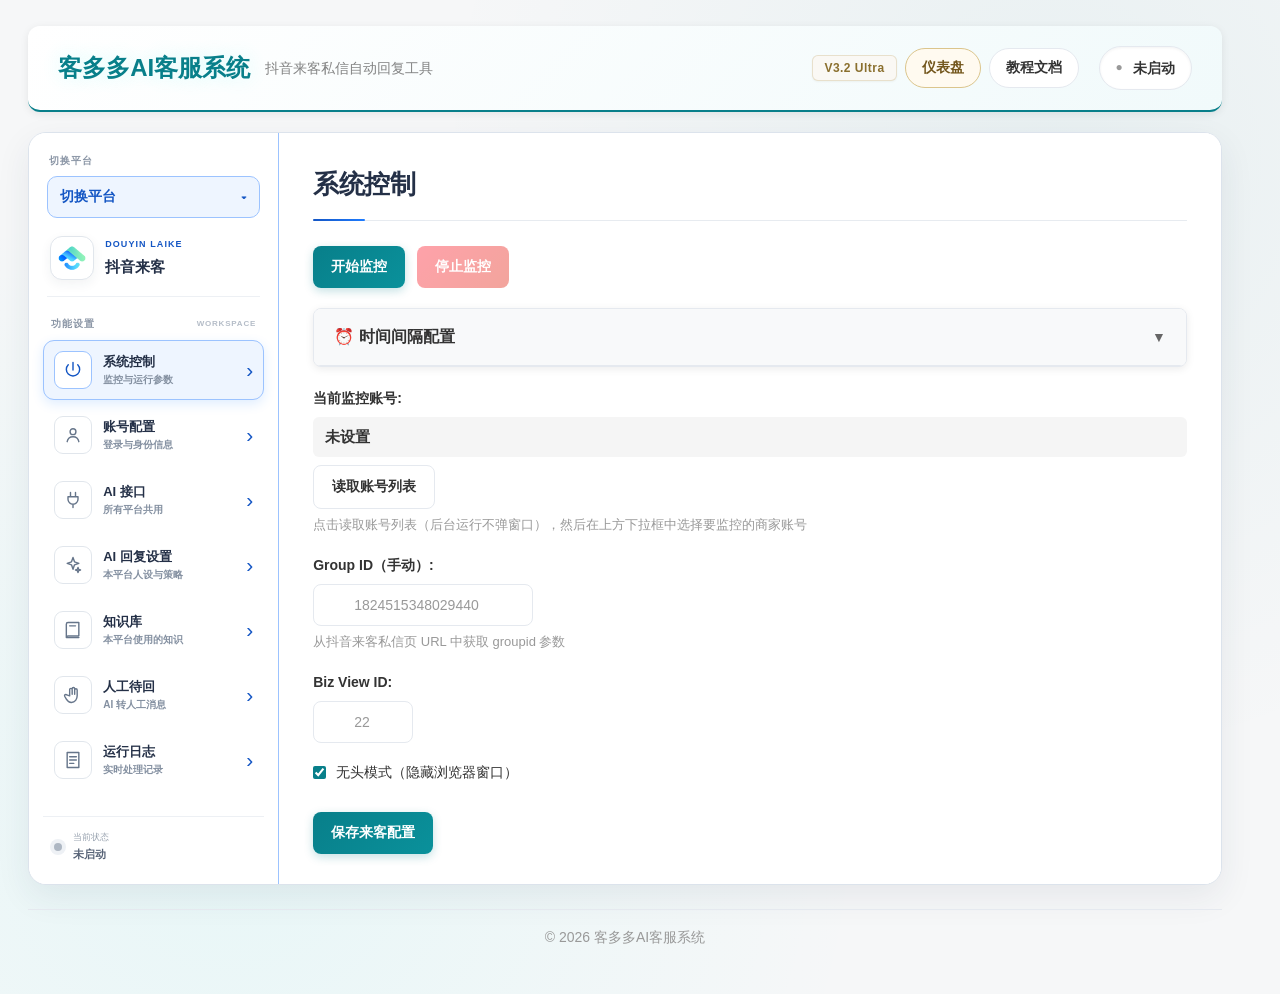
==== app/laike_reply.html @ 0e2d623b "Initial import of 客多多 AI 客服 (sanitized, no secrets). Co-authored-by: korla11 <korla11@users.noreply." ====
<!DOCTYPE html>
<html lang="zh-CN">
<head>
    <meta charset="UTF-8">
    <meta name="viewport" content="width=device-width, initial-scale=1.0, maximum-scale=1.0, user-scalable=no">
    <meta name="apple-mobile-web-app-capable" content="yes">
    <title>客多多AI客服系统 - 抖音来客私信自动回复</title>
    <link rel="stylesheet" href="style.css">
    <link rel="stylesheet" href="douyin_theme.css">
    <link rel="stylesheet" href="platform_tabs.css">
</head>
<body data-ai-platform="douyin_laike">
    <div id="toast-container"></div>

    <div class="container">
        <header>
            <div class="logo">
                <h1>客多多AI客服系统</h1>
                <div class="subtitle">抖音来客私信自动回复工具</div>
            </div>
            <div class="header-actions">
                <div style="display: flex; align-items: center; gap: 8px;">
                    <span class="version-badge">V3.2 Ultra</span>
                    <button class="btn-switch btn-secondary dashboard-nav" onclick="location.href='/dashboard?from=laike'">仪表盘</button>
                    <button class="btn-switch btn-secondary" onclick="openDocsPage()" title="教程文档">
                        教程文档
                    </button>
                </div>
                <div class="platform-switcher" id="platform-switcher">
                    <button class="btn-switch btn-secondary platform-switcher-toggle" onclick="togglePlatformSwitcher(event)">
                         切换平台 <span class="chevron">▾</span>
                    </button>
                    <div class="platform-switcher-menu">
                        <button class="platform-switcher-item active" disabled>抖音来客 <span class="check">✓</span></button>
                        <button class="platform-switcher-item" onclick="location.href='/douyin'">抖音私信</button>
                        <button class="platform-switcher-item" onclick="location.href='/xiaohongshu'">小红书私信</button>
                    </div>
                </div>
                <div class="status-indicator" id="status-indicator">
                    <span class="status-icon" id="status-dot">●</span>
                    <span id="status">未启动</span>
                </div>
            </div>
        </header>

        <div class="main-content">
            <section class="control-panel">
                <h2>系统控制</h2>
                <div class="button-group">
                    <button class="btn-primary" id="start-btn" onclick="startLaikeMonitoring()">开始监控</button>
                    <button class="btn-danger" id="stop-btn" onclick="stopLaikeMonitoring()" disabled>停止监控</button>
                </div>

                <div class="collapsible-section" style="margin-top: 20px;">
                    <div class="collapsible-header" onclick="toggleLaikeTimingConfig()">
                        <h3>⏰ 时间间隔配置</h3>
                        <span class="toggle-icon" id="laike-timing-toggle-icon">▼</span>
                    </div>
                    <div class="collapsible-content" id="laike-timing-config-content" style="display: none;">
                        <div class="form-row">
                            <label for="laike-message-check-interval">消息监测间隔 (秒):</label>
                            <input type="number" id="laike-message-check-interval" min="1" max="60" step="1" value="3" placeholder="3">
                            <p class="help-text">控制检查新消息的频率，建议 3 秒</p>
                        </div>
                        <button class="btn-primary" onclick="saveLaikeTimingConfig()">保存时间配置</button>
                    </div>
                </div>

                <div class="form-row" style="margin-top: 20px;">
                    <label>当前监控账号:</label>
                    <div id="laike-current-account" style="padding: 8px 12px; background: #f5f5f5; border-radius: 6px; margin-top: 4px; display: flex; align-items: center; gap: 10px;">
                        <strong id="laike-account-display">未设置</strong>
                        <span id="laike-groupid-display" style="color: #888; font-size: 12px;"></span>
                        <select id="laike-account-select" style="padding: 6px 10px; min-width: 220px; display: none; border: 1px solid #ddd; border-radius: 6px;" onchange="onLaikeAccountSelect()">
                            <option value="">-- 选择账号 --</option>
                        </select>
                    </div>
                    <div style="margin-top: 8px;">
                        <button class="btn-secondary" onclick="loadLaikeAccounts()" id="laike-load-accounts-btn">读取账号列表</button>
                    </div>
                    <p class="help-text">点击读取账号列表（后台运行不弹窗口），然后在上方下拉框中选择要监控的商家账号</p>
                </div>
                <div class="form-row" style="margin-top: 16px;">
                    <label for="laike-groupid">Group ID（手动）:</label>
                    <input type="text" id="laike-groupid" placeholder="1824515348029440" style="width: 220px;">
                    <p class="help-text">从抖音来客私信页 URL 中获取 groupid 参数</p>
                </div>
                <div class="form-row" style="margin-top: 10px;">
                    <label for="laike-bizview">Biz View ID:</label>
                    <input type="text" id="laike-bizview" placeholder="22" style="width: 100px;">
                </div>
                <div class="form-row" style="margin-top: 10px;">
                    <div class="checkbox-wrapper">
                        <input type="checkbox" id="laike-headless" checked>
                        <label for="laike-headless">无头模式（隐藏浏览器窗口）</label>
                    </div>
                </div>
                <button class="btn-primary" onclick="saveLaikeConfig()" style="margin-top: 10px;">保存来客配置</button>
            </section>

            <section class="config-panel">
                <h2>账号配置</h2>
                <div class="info-banner douyin-banner" style="margin-bottom: 16px;">
                    <div class="info-banner-icon"></div>
                    <div class="info-banner-content">
                        <strong>账号登录</strong>
                        <p>抖音来客使用服务器上的无头浏览器。点击「登录来客」，在弹窗中输入手机号获取短信验证码登录
                        （来客后台官方不支持扫码登录）；如遇安全验证，直接在弹窗截图上点击/拖动完成。</p>
                        <p>登录成功后系统将自动保存会话，下次无需重复登录。</p>
                    </div>
                </div>
                <div class="account-card" id="account-card">
                    <div class="account-profile">
                        <div class="account-avatar account-avatar--default" id="account-avatar">
                            <img src="laike-icon.png" alt="抖音来客">
                        </div>
                        <div class="account-meta">
                            <h3 id="account-nickname">未登录</h3>
                            <p id="account-uid">life.douyin.com</p>
                        </div>
                    </div>
                    <div class="account-row">
                        <span class="label">登录状态</span>
                        <span id="login-status-text" class="value warn">未登录</span>
                    </div>
                </div>
                <div id="laike-store-picker" style="display:none;margin:8px 0">
                    <span class="label">门店</span>
                    <select style="padding:4px 6px;margin:0 6px"></select>
                    <button class="btn-secondary" onclick="laikeSelectStore()">切换到此门店</button>
                </div>
                <div class="button-group">
                    <button class="btn-primary" id="login-btn" onclick="startLaikeLogin()">登录来客</button>
                    <button class="btn-secondary" onclick="laikeDetectAccount()">刷新账号</button>
                    <button class="btn-secondary" onclick="laikeSwitchAccount()">切换账号</button>
                </div>
            </section>


            <section class="log-panel">
                <h2>运行日志</h2>
                <div class="log-actions" style="margin-bottom: 10px;">
                    <button class="btn-secondary" onclick="refreshLaikeLogs()">刷新</button>
                    <button class="btn-secondary" onclick="clearLaikeLogs()">清空</button>
                </div>
                <div id="laike-live-status" style="padding:6px 10px;margin-bottom:8px;background:#f5f7fa;border-radius:6px;font-size:13px;color:#333">加载中…</div>
                <div id="logs-container" class="log-viewer"></div>
            </section>
        </div>

        <footer>
            <p>© 2026 客多多AI客服系统</p>
        </footer>
    </div>

    <script src="platform_ai.js"></script>
    <script src="platform_tabs.js"></script>
    <script src="laike_script.js"></script>
</body>
</html>
---- app/style.css ----
/* 私信回复系统 - 浅色主题样式 */

/* 基础重置 */
* {
    margin: 0;
    padding: 0;
    box-sizing: border-box;
}

:root {
    /* 浅色主题色彩变量 */
    --primary-color: #00a1d6;
    --primary-hover: #00b5e5;
    --primary-dark: #0088b3;
    --danger-color: #ff4757;
    --danger-hover: #ff3742;
    --success-color: #2ed573;
    --success-hover: #26c65a;
    --warning-color: #ffa502;
    --warning-hover: #ff9500;
    
    /* 浅色背景色 */
    --bg-color: #f6f7f8;
    --bg-secondary: #ffffff;
    --bg-tertiary: #f8f9fa;
    
    /* 卡片和面板背景 */
    --card-bg: #ffffff;
    --card-hover: #f8f9fa;
    --panel-bg: #ffffff;
    
    /* 文字颜色 */
    --text-color: #333333;
    --text-light: #666666;
    --text-muted: #999999;
    --text-dark: #222222;
    
    /* 边框和分割线 */
    --border-color: #e5e9ef;
    --border-light: #d1d5db;
    --border-dark: #c1c7cd;
    
    /* 阴影 */
    --shadow: 0 2px 8px rgba(0, 0, 0, 0.08);
    --shadow-hover: 0 4px 16px rgba(0, 0, 0, 0.12);
    --shadow-modal: 0 8px 32px rgba(0, 0, 0, 0.15);
    
    /* 其他 */
    --radius: 8px;
    --transition: all 0.3s ease;
    --gradient-primary: linear-gradient(135deg, #00a1d6 0%, #0088b3 100%);
    --gradient-light: linear-gradient(135deg, #ffffff 0%, #f8f9fa 100%);

    /* 版本徽章 — 香槟金 */
    --badge-gold-text: #8a6f2e;
    --badge-gold-bg: #faf8f4;
    --badge-gold-border: rgba(168, 137, 62, 0.22);
    --badge-gold-shadow: 0 1px 2px rgba(80, 64, 28, 0.05);
}

body {
    font-family: -apple-system, BlinkMacSystemFont, "Segoe UI", "Microsoft YaHei", sans-serif;
    background: var(--bg-color);
    color: var(--text-color);
    line-height: 1.6;
    font-size: 15px;
    min-height: 100vh;
    background-image: 
        radial-gradient(circle at 20% 80%, rgba(0, 161, 214, 0.05) 0%, transparent 50%),
        radial-gradient(circle at 80% 20%, rgba(0, 161, 214, 0.03) 0%, transparent 50%);
}

/* 滚动条样式 */
::-webkit-scrollbar {
    width: 8px;
    height: 8px;
}

::-webkit-scrollbar-track {
    background: var(--bg-secondary);
    border-radius: 4px;
}

::-webkit-scrollbar-thumb {
    background: var(--border-color);
    border-radius: 4px;
    transition: var(--transition);
}

::-webkit-scrollbar-thumb:hover {
    background: var(--border-light);
}

/* 提示消息样式 */
#toast-container {
    position: fixed;
    top: 20px;
    right: 20px;
    z-index: 9999;
    display: flex;
    flex-direction: column;
    gap: 10px;
    max-width: 350px;
}

.toast {
    padding: 14px 18px;
    border-radius: var(--radius);
    background: var(--card-bg);
    border: 1px solid var(--border-color);
    box-shadow: var(--shadow-hover);
    display: flex;
    align-items: center;
    gap: 12px;
    animation: slideInRight 0.4s ease, fadeOutRight 0.5s ease 3.5s forwards;
    backdrop-filter: blur(10px);
}

.toast.success {
    border-color: var(--success-color);
    background: linear-gradient(135deg, var(--card-bg) 0%, rgba(46, 213, 115, 0.05) 100%);
}

.toast.error {
    border-color: var(--danger-color);
    background: linear-gradient(135deg, var(--card-bg) 0%, rgba(255, 71, 87, 0.05) 100%);
}

.toast.warning {
    border-color: var(--warning-color);
    background: linear-gradient(135deg, var(--card-bg) 0%, rgba(255, 165, 2, 0.05) 100%);
}

.toast-icon {
    font-size: 20px;
    flex-shrink: 0;
}

.toast.success .toast-icon { color: var(--success-color); }
.toast.error .toast-icon { color: var(--danger-color); }
.toast.warning .toast-icon { color: var(--warning-color); }
.toast.info .toast-icon { color: var(--primary-color); }

.toast-message {
    flex: 1;
    font-size: 14px;
    font-weight: 500;
}

@keyframes slideInRight {
    from {
        transform: translateX(100%);
        opacity: 0;
    }
    to {
        transform: translateX(0);
        opacity: 1;
    }
}

@keyframes fadeOutRight {
    from {
        opacity: 1;
        transform: translateX(0);
    }
    to {
        opacity: 0;
        transform: translateX(50px);
    }
}

/* 容器 */
.container {
    max-width: 1200px;
    margin: 0 auto;
    padding: 20px;
}

/* 头部样式 */
header {
    display: flex;
    justify-content: space-between;
    align-items: center;
    margin-bottom: 30px;
    padding: 20px 0;
    border-bottom: 2px solid var(--primary-color);
    background: var(--gradient-light);
    border-radius: var(--radius);
    padding: 20px 30px;
    box-shadow: var(--shadow);
}

.logo {
    display: flex;
    align-items: center;
    gap: 15px;
}

.logo h1 {
    color: var(--primary-color);
    font-size: 24px;
    font-weight: 700;
    text-shadow: 0 0 20px rgba(0, 161, 214, 0.1);
    white-space: nowrap;
}

.version-badge {
    display: inline-flex;
    align-items: center;
    justify-content: center;
    font-size: 12px;
    font-weight: 600;
    padding: 5px 11px;
    border-radius: 6px;
    color: var(--badge-gold-text);
    background: var(--badge-gold-bg);
    border: 1px solid var(--badge-gold-border);
    box-shadow: var(--badge-gold-shadow);
    letter-spacing: 0.04em;
    line-height: 1.2;
    white-space: nowrap;
}

.subtitle {
    color: var(--text-light);
    font-size: 14px;
    font-weight: 500;
    opacity: 0.8;
}

.header-actions {
    display: flex;
    align-items: center;
    gap: 20px;
}

.btn-switch {
    padding: 10px 16px;
    font-size: 14px;
    border-radius: 20px;
    transition: var(--transition);
}

.btn-switch:hover {
    transform: translateY(-2px);
    box-shadow: 0 4px 12px rgba(0, 161, 214, 0.3);
}

/* 平台切换下拉菜单 */
.platform-switcher {
    position: relative;
}

.platform-switcher-toggle {
    display: inline-flex;
    align-items: center;
    gap: 6px;
}

.platform-switcher-toggle .chevron {
    font-size: 11px;
    transition: transform 0.2s ease;
}

.platform-switcher.open .platform-switcher-toggle .chevron {
    transform: rotate(180deg);
}

.platform-switcher-menu {
    position: absolute;
    top: calc(100% + 8px);
    right: 0;
    min-width: 210px;
    background: var(--card-bg);
    border: 1px solid var(--border-color);
    border-radius: var(--radius);
    box-shadow: var(--shadow-hover);
    padding: 6px;
    z-index: 500;
    display: none;
}

.platform-switcher.open .platform-switcher-menu {
    display: block;
    animation: platformMenuIn 0.15s ease-out;
}

@keyframes platformMenuIn {
    from { opacity: 0; transform: translateY(-6px); }
    to { opacity: 1; transform: translateY(0); }
}

.platform-switcher-item {
    display: flex;
    align-items: center;
    justify-content: space-between;
    gap: 10px;
    width: 100%;
    padding: 10px 12px;
    border-radius: 6px;
    font-size: 14px;
    font-weight: 500;
    color: var(--text-color);
    background: transparent;
    border: none;
    cursor: pointer;
    text-align: left;
    transition: var(--transition);
}

.platform-switcher-item:hover:not(:disabled) {
    background: var(--bg-tertiary);
}

.platform-switcher-item.active {
    color: var(--primary-color);
    font-weight: 700;
}

.platform-switcher-item .check {
    color: var(--primary-color);
    font-weight: 700;
}

.platform-switcher-item:disabled {
    color: var(--text-muted);
    cursor: not-allowed;
    opacity: 0.6;
}

.status-indicator {
    display: flex;
    align-items: center;
    gap: 10px;
    background: var(--bg-secondary);
    padding: 10px 16px;
    border-radius: 25px;
    font-size: 14px;
    font-weight: 600;
    border: 1px solid var(--border-color);
    box-shadow: inset 0 1px 3px rgba(0, 0, 0, 0.05);
}

.status-icon {
    font-size: 12px;
    color: var(--text-muted);
    transition: var(--transition);
}

.status-indicator.active .status-icon {
    color: var(--success-color);
    filter: drop-shadow(0 0 6px var(--success-color));
}

/* 主内容区 */
.main-content {
    display: grid;
    grid-template-columns: repeat(2, 1fr);
    gap: 25px;
}

/* AI 自动回复 Beta 入口 */
.ai-beta-entry {
    grid-column: 1 / -1;
    display: flex;
    align-items: center;
    justify-content: space-between;
    gap: 28px;
    flex-wrap: wrap;
    padding: 22px 26px;
    border: 1px solid rgba(0,161,214,.28);
    background: linear-gradient(110deg, #f4fbfe 0%, #fff 62%);
}
.ai-beta-copy { min-width: 0; }
.ai-beta-eyebrow { display:flex; align-items:center; gap:8px; color:var(--primary-dark); font-size:12px; font-weight:700; letter-spacing:.06em; text-transform:uppercase; }
.ai-beta-dot { width:8px; height:8px; border-radius:50%; background:var(--primary-color); box-shadow:0 0 0 4px rgba(0,161,214,.12); }
.ai-beta-tag { color:#8a6f2e; background:#faf8f4; border:1px solid var(--badge-gold-border); border-radius:4px; padding:2px 6px; font-size:10px; }
.ai-beta-entry h2 { margin:8px 0 6px; padding:0; border:0; font-size:20px; }
.ai-beta-entry p { margin:0; color:var(--text-light); font-size:13px; }
.ai-channel-list { display:flex; flex-wrap:wrap; gap:7px; margin-top:12px; }
.ai-channel-list span { font-size:12px; color:#35606d; background:#e8f6fa; border:1px solid #cbeaf1; border-radius:4px; padding:3px 8px; }
.ai-beta-actions { display:flex; align-items:center; flex-wrap:wrap; justify-content:flex-end; gap:12px; min-width:250px; }
.ai-toggle { display:flex; align-items:center; gap:8px; font-size:13px; font-weight:600; cursor:pointer; white-space:nowrap; }
.ai-toggle input { position:absolute; opacity:0; pointer-events:none; }
.ai-toggle-track { width:38px; height:22px; border-radius:11px; background:#c9d1d6; position:relative; transition:.2s; }
.ai-toggle-track:after { content:''; position:absolute; width:18px; height:18px; top:2px; left:2px; border-radius:50%; background:#fff; box-shadow:0 1px 3px rgba(0,0,0,.2); transition:.2s; }
.ai-toggle input:checked + .ai-toggle-track { background:var(--success-color); }
.ai-toggle input:checked + .ai-toggle-track:after { transform:translateX(16px); }
.ai-config-btn { padding:9px 14px; font-size:13px; }
.ai-beta-status { width:100%; text-align:right; color:var(--text-muted); font-size:11px; }
.ai-provider-panel { flex-basis:100%; margin-top:0; padding-top:18px; border-top:1px solid var(--border-color); width:100%; }
.ai-provider-panel-header { display:flex; justify-content:space-between; align-items:flex-start; margin-bottom:14px; }
.ai-provider-panel-header strong { display:block; font-size:15px; }
.ai-provider-panel-header small { color:var(--text-muted); font-size:11px; }
.ai-panel-close { border:0; background:transparent; font-size:22px; line-height:1; color:var(--text-muted); cursor:pointer; }
.ai-provider-grid { display:grid; grid-template-columns:repeat(4,minmax(0,1fr)); gap:12px; }
.ai-provider-grid label { display:flex; flex-direction:column; gap:5px; font-size:12px; color:var(--text-light); }
.ai-provider-grid input,.ai-provider-grid select { width:100%; min-height:36px; padding:7px 9px; border:1px solid var(--border-color); border-radius:6px; background:#fff; color:var(--text-color); font:inherit; }
.ai-provider-hint { margin:10px 0; font-size:11px !important; color:var(--text-muted) !important; }
.ai-provider-actions { display:flex; align-items:center; gap:12px; }
.ai-provider-actions button { padding:8px 14px; font-size:12px; }
#ai-provider-result { font-size:12px; color:var(--success-color); }
@media (max-width: 768px) {
    .ai-beta-entry { align-items:stretch; flex-direction:column; gap:16px; padding:18px; }
    .ai-beta-actions { justify-content:flex-start; min-width:0; }
    .ai-beta-status { width:auto; }
    .ai-provider-grid { grid-template-columns:repeat(2,minmax(0,1fr)); }
}
@media (max-width: 480px) { .ai-provider-grid { grid-template-columns:1fr; } }

/* 面板通用样式 */
section {
    background: var(--card-bg);
    border-radius: var(--radius);
    padding: 25px;
    box-shadow: var(--shadow);
    border: 1px solid var(--border-color);
    transition: var(--transition);
    position: relative;
    overflow: hidden;
}

section:hover {
    box-shadow: var(--shadow-hover);
    border-color: var(--border-light);
    background: var(--card-hover);
}

h2 {
    font-size: 20px;
    margin-bottom: 20px;
    color: var(--text-color);
    display: flex;
    align-items: center;
    gap: 10px;
    padding-bottom: 15px;
    border-bottom: 1px solid var(--border-color);
    font-weight: 600;
}

h2 i {
    color: var(--primary-color);
    font-size: 22px;
    filter: drop-shadow(0 0 8px rgba(0, 161, 214, 0.2));
}

/* 表单样式 */
.form-row {
    margin-bottom: 18px;
}

label {
    display: block;
    margin-bottom: 8px;
    font-size: 14px;
    color: var(--text-color);
    font-weight: 600;
}

.input-wrapper {
    position: relative;
}

.input-wrapper i {
    position: absolute;
    left: 12px;
    top: 50%;
    transform: translateY(-50%);
    color: var(--text-muted);
    font-size: 16px;
}

input, textarea {
    width: 100%;
    padding: 12px 12px 12px 40px;
    border: 1px solid var(--border-color);
    border-radius: var(--radius);
    font-size: 14px;
    background: var(--bg-secondary);
    color: var(--text-color);
    transition: var(--transition);
}

textarea {
    padding-left: 12px;
    height: 100px;
    resize: vertical;
    font-family: inherit;
}

input:focus, textarea:focus {
    outline: none;
    border-color: var(--primary-color);
    box-shadow: 0 0 0 3px rgba(0, 161, 214, 0.1);
    background: var(--bg-tertiary);
}

input::placeholder, textarea::placeholder {
    color: var(--text-muted);
}

/* 按钮样式 */
button {
    cursor: pointer;
    border: none;
    border-radius: var(--radius);
    padding: 12px 18px;
    font-size: 14px;
    font-weight: 600;
    transition: var(--transition);
    display: inline-flex;
    align-items: center;
    justify-content: center;
    gap: 8px;
    position: relative;
    overflow: hidden;
}

button::before {
    content: '';
    position: absolute;
    top: 0;
    left: -100%;
    width: 100%;
    height: 100%;
    background: linear-gradient(90deg, transparent, rgba(255, 255, 255, 0.2), transparent);
    transition: left 0.5s;
}

button:hover::before {
    left: 100%;
}

button.is-loading {
    pointer-events: none;
    cursor: wait;
}

button.is-loading::before {
    display: none;
}

.btn-spinner {
    display: inline-block;
    width: 16px;
    height: 16px;
    box-sizing: border-box;
    border: 2px solid rgba(255, 255, 255, 0.35);
    border-top-color: #ffffff;
    border-radius: 50%;
    animation: btn-spinner-rotate 0.7s linear infinite;
    flex-shrink: 0;
    will-change: transform;
    backface-visibility: hidden;
    transform: translateZ(0) rotate(0deg);
}

@keyframes btn-spinner-rotate {
    from {
        transform: translateZ(0) rotate(0deg);
    }
    to {
        transform: translateZ(0) rotate(360deg);
    }
}

.btn-primary {
    background: var(--gradient-primary);
    color: white;
    box-shadow: 0 2px 8px rgba(0, 161, 214, 0.3);
}

.btn-primary:hover {
    background: linear-gradient(135deg, var(--primary-hover) 0%, var(--primary-color) 100%);
    transform: translateY(-2px);
    box-shadow: 0 4px 16px rgba(0, 161, 214, 0.4);
}

.btn-danger {
    background: linear-gradient(135deg, var(--danger-color) 0%, #e74c3c 100%);
    color: white;
    box-shadow: 0 2px 8px rgba(255, 71, 87, 0.3);
}

.btn-danger:hover {
    background: linear-gradient(135deg, var(--danger-hover) 0%, var(--danger-color) 100%);
    transform: translateY(-2px);
    box-shadow: 0 4px 16px rgba(255, 71, 87, 0.4);
}

.btn-secondary {
    background: var(--bg-secondary);
    color: var(--text-color);
    border: 1px solid var(--border-color);
}

.btn-secondary:hover {
    background: var(--bg-tertiary);
    border-color: var(--border-light);
    transform: translateY(-1px);
}

.btn-success {
    background: linear-gradient(135deg, var(--success-color) 0%, #27ae60 100%);
    color: white;
    box-shadow: 0 2px 8px rgba(46, 213, 115, 0.3);
}

.btn-success:hover {
    background: linear-gradient(135deg, var(--success-hover) 0%, var(--success-color) 100%);
    transform: translateY(-2px);
    box-shadow: 0 4px 16px rgba(46, 213, 115, 0.4);
}

.btn-icon {
    padding: 8px 12px;
    background: transparent;
    color: var(--text-color);
    border: 1px solid var(--border-color);
}

.btn-icon:hover {
    background: var(--bg-secondary);
    border-color: var(--primary-color);
    color: var(--primary-color);
}

.button-group {
    display: flex;
    gap: 12px;
    flex-wrap: wrap;
}

.login-required-hint {
    display: flex;
    align-items: center;
    justify-content: space-between;
    gap: 12px;
    margin-top: 12px;
    padding: 11px 13px;
    color: #795f00;
    background: #fff9d6;
    border: 1px solid #ead36b;
    border-radius: 10px;
    font-size: 13px;
    line-height: 1.5;
}
.login-required-hint[hidden] { display: none; }
.login-required-hint button { flex: 0 0 auto; padding: 4px 8px; color: inherit; background: transparent; border: 0; border-bottom: 1px solid currentColor; cursor: pointer; font: inherit; font-weight: 700; }
.login-required-hint button:hover { color: #3f3500; }
@media (max-width: 768px) { .login-required-hint { align-items: flex-start; flex-direction: column; } }

button:disabled {
    opacity: 0.5;
    cursor: not-allowed;
    transform: none !important;
    box-shadow: none !important;
}

button:disabled::before {
    display: none;
}

/* 规则列表样式 */
.rules-panel, .keyword-panel, .log-panel {
    grid-column: span 2;
}

.rules-list {
    display: grid;
    gap: 18px;
    margin-top: 20px;
}

.rule-item {
    background: var(--bg-secondary);
    border: 1px solid var(--border-color);
    border-radius: var(--radius);
    padding: 20px;
    transition: var(--transition);
    position: relative;
    overflow: hidden;
}

.rule-item:hover {
    border-color: var(--primary-color);
    background: var(--card-bg);
    transform: translateY(-2px);
    box-shadow: var(--shadow-hover);
}

.rule-title {
    font-weight: 700;
    font-size: 16px;
    margin-bottom: 12px;
    color: var(--text-color);
    display: flex;
    align-items: center;
    gap: 10px;
}

.rule-keywords {
    color: var(--primary-color);
    margin-bottom: 12px;
    font-size: 14px;
    font-weight: 500;
}

.rule-reply {
    background: var(--bg-tertiary);
    border: 1px solid var(--border-color);
    padding: 12px;
    margin-bottom: 18px;
    border-radius: var(--radius);
    font-size: 14px;
    color: var(--text-light);
    max-height: 80px;
    overflow: hidden;
    line-height: 1.5;
}

.rule-actions {
    display: flex;
    justify-content: flex-end;
    gap: 10px;
    flex-wrap: wrap;
}

.rule-actions button {
    padding: 8px 14px;
    font-size: 13px;
}

.edit-btn {
    background: var(--gradient-primary);
    color: white;
}

.edit-btn:hover {
    background: linear-gradient(135deg, var(--primary-hover) 0%, var(--primary-color) 100%);
}

.delete-btn {
    background: linear-gradient(135deg, var(--danger-color) 0%, #e74c3c 100%);
    color: white;
}

.delete-btn:hover {
    background: linear-gradient(135deg, var(--danger-hover) 0%, var(--danger-color) 100%);
}

.toggle-btn {
    background: var(--bg-secondary);
    color: var(--text-color);
    border: 1px solid var(--border-color);
}

.toggle-btn:hover {
    background: var(--bg-tertiary);
    border-color: var(--primary-color);
}

/* 分页控制样式 */
.pagination {
    display: flex;
    justify-content: center;
    align-items: center;
    gap: 20px;
    margin: 20px 0;
}

.pagination span {
    font-weight: 600;
    color: var(--text-color);
    font-size: 14px;
}

/* 运行日志面板 */
.log-viewer {
    height: clamp(360px, 48vh, 560px);
    max-height: none;
    overflow-y: auto;
    background: var(--bg-tertiary);
    border: 1px solid var(--border-color);
    border-radius: var(--radius);
    padding: 12px;
    font-size: 13px;
    font-family: ui-monospace, "Cascadia Code", Consolas, monospace;
}

.log-viewer .log-entry {
    padding: 6px 0;
    border-bottom: 1px solid var(--border-color);
    line-height: 1.5;
    overflow: hidden;
    white-space: nowrap;
    text-overflow: ellipsis;
}

.log-viewer .log-entry:last-child { border-bottom: none; }
.log-viewer .log-time { color: var(--text-light); margin-right: 4px; }
.log-viewer .log-message { word-break: break-all; }
.log-viewer .log-entry.success { color: var(--success-color); }
.log-viewer .log-entry.error { color: var(--danger-color); }
.log-viewer .log-entry.warning { color: var(--warning-color); }

/* 日志重定向样式（保留供 logs 页等使用） */
.log-redirect {
    background: var(--bg-secondary);
    border: 1px solid var(--border-color);
    border-radius: var(--radius);
    padding: 25px 20px;
    text-align: center;
}

.log-redirect-content {
    max-width: 300px;
    margin: 0 auto;
}

.log-redirect-content i {
    font-size: 32px;
    color: var(--primary-color);
    margin-bottom: 15px;
    display: block;
    opacity: 0.8;
}

.log-redirect-content h3 {
    font-size: 16px;
    color: var(--text-color);
    margin-bottom: 10px;
    font-weight: 600;
}

.log-redirect-content p {
    color: var(--text-light);
    margin-bottom: 18px;
    line-height: 1.5;
    font-size: 13px;
}

.log-redirect-content button {
    padding: 8px 16px;
    font-size: 14px;
    font-weight: 500;
}

/* 模态框样式 */
.modal {
    display: none;
    position: fixed;
    z-index: 1000;
    left: 0;
    top: 0;
    width: 100%;
    height: 100%;
    background-color: rgba(0, 0, 0, 0.5);
    backdrop-filter: blur(5px);
}

.modal-content {
    background: var(--card-bg);
    margin: 3% auto;
    width: 90%;
    max-width: 650px;
    max-height: 90vh;
    border-radius: var(--radius);
    box-shadow: var(--shadow-modal);
    border: 1px solid var(--border-color);
    animation: modalSlideIn 0.4s ease;
    display: flex;
    flex-direction: column;
    overflow: hidden;
}

@keyframes modalSlideIn {
    from {
        transform: translateY(-50px) scale(0.9);
        opacity: 0;
    }
    to {
        transform: translateY(0) scale(1);
        opacity: 1;
    }
}

.modal-header {
    padding: 20px 25px;
    border-bottom: 1px solid var(--border-color);
    display: flex;
    justify-content: space-between;
    align-items: center;
    background: var(--gradient-light);
}

.modal-header h3 {
    margin: 0;
    font-size: 18px;
    display: flex;
    align-items: center;
    gap: 10px;
    color: var(--text-color);
    font-weight: 600;
}

.close-btn {
    background: none;
    padding: 8px;
    font-size: 20px;
    line-height: 1;
    font-weight: 700;
    color: var(--text-muted);
    border: 1px solid var(--border-color);
    border-radius: 50%;
    width: 36px;
    height: 36px;
}

#qrcode-login-modal .close-btn {
    color: #4f5965;
    font-size: 24px;
}

.close-btn:hover {
    color: var(--text-color);
    background: var(--bg-secondary);
    border-color: var(--primary-color);
}

.modal-body {
    padding: 25px;
    flex: 1;
    overflow-y: auto;
    max-height: calc(90vh - 140px);
}

.modal-footer {
    padding: 20px 25px;
    border-top: 1px solid var(--border-color);
    display: flex;
    justify-content: flex-end;
    gap: 12px;
    background: var(--bg-secondary);
}

/* 并排回复设置容器样式 */
.reply-settings-container {
    grid-column: span 2;
}

.reply-settings-row {
    display: flex;
    gap: 25px;
    align-items: flex-start;
}

.half-width {
    flex: 1;
    min-width: 0;
}

/* 单选按钮组样式 */
.radio-group {
    display: flex;
    gap: 25px;
    margin-bottom: 15px;
}

.radio-wrapper {
    display: flex;
    align-items: center;
    gap: 8px;
}

.radio-wrapper input[type="radio"] {
    width: auto;
    margin: 0;
    cursor: pointer;
    accent-color: var(--primary-color);
}

.radio-wrapper label {
    margin: 0;
    cursor: pointer;
    font-size: 14px;
    font-weight: 500;
}

/* 复选框样式 */
.checkbox-wrapper {
    display: flex;
    align-items: center;
    gap: 10px;
    margin-bottom: 10px;
}

.checkbox-wrapper input[type="checkbox"] {
    width: auto;
    margin: 0;
    cursor: pointer;
    accent-color: var(--primary-color);
}

.checkbox-wrapper label {
    margin: 0;
    cursor: pointer;
    font-weight: 500;
}

.help-text {
    font-size: 13px;
    color: var(--text-muted);
    margin-top: 6px;
    margin-bottom: 12px;
    display: flex;
    align-items: center;
    gap: 6px;
}

/* 图片选择器样式 */
.image-selector {
    display: flex;
    gap: 12px;
    align-items: center;
}

.image-selector input {
    flex: 1;
    padding-left: 12px;
}

.image-selector button {
    white-space: nowrap;
}

/* 图片预览样式 */
.image-preview {
    margin-top: 12px;
    padding: 15px;
    border: 1px solid var(--border-color);
    border-radius: var(--radius);
    background: var(--bg-secondary);
    text-align: center;
}

.image-preview img {
    max-width: 200px;
    max-height: 150px;
    border-radius: var(--radius);
    box-shadow: var(--shadow);
}

.image-preview .image-info {
    margin-top: 10px;
    font-size: 12px;
    color: var(--text-light);
}

/* 图片浏览器样式 */
.image-browser-content {
    max-width: 750px;
    max-height: 85vh;
}

.browser-toolbar {
    display: flex;
    justify-content: space-between;
    align-items: center;
    padding: 12px 0;
    border-bottom: 1px solid var(--border-color);
    margin-bottom: 18px;
}

.current-path {
    display: flex;
    align-items: center;
    gap: 10px;
    font-size: 14px;
    color: var(--text-color);
    flex: 1;
    min-width: 0;
}

.current-path span {
    overflow: hidden;
    text-overflow: ellipsis;
    white-space: nowrap;
}

.quick-nav {
    display: flex;
    gap: 10px;
}

.btn-sm {
    padding: 8px 14px;
    font-size: 13px;
}

.file-list {
    max-height: 450px;
    overflow-y: auto;
    border: 1px solid var(--border-color);
    border-radius: var(--radius);
    background: var(--bg-secondary);
}

.file-item {
    display: flex;
    align-items: center;
    padding: 12px 18px;
    border-bottom: 1px solid var(--border-dark);
    cursor: pointer;
    transition: var(--transition);
}

.file-item:hover {
    background: var(--bg-tertiary);
}

.file-item:last-child {
    border-bottom: none;
}

.file-item.directory {
    color: var(--primary-color);
}

.file-item.image {
    color: var(--text-color);
}

.file-item.selected {
    background: rgba(0, 161, 214, 0.1);
    border-color: var(--primary-color);
}

.file-icon {
    margin-right: 12px;
    font-size: 18px;
    width: 24px;
    text-align: center;
}

.file-info {
    flex: 1;
    min-width: 0;
}

.file-name {
    font-weight: 600;
    overflow: hidden;
    text-overflow: ellipsis;
    white-space: nowrap;
}

.file-details {
    font-size: 12px;
    color: var(--text-muted);
    margin-top: 3px;
}

.loading {
    text-align: center;
    padding: 50px;
    color: var(--text-muted);
    font-size: 16px;
}

.spin {
    animation: spin 1s linear infinite;
}

@keyframes spin {
    from { transform: rotate(0deg); }
    to { transform: rotate(360deg); }
}

/* 文件上传区域样式 */
.file-upload-area {
    border: 2px dashed var(--border-color);
    border-radius: var(--radius);
    padding: 40px;
    text-align: center;
    transition: var(--transition);
    cursor: pointer;
    background: var(--bg-secondary);
}

.file-upload-area:hover {
    border-color: var(--primary-color);
    background: var(--bg-tertiary);
}

.file-upload-area.dragover {
    border-color: var(--primary-color);
    background: rgba(0, 161, 214, 0.05);
}

.upload-placeholder i {
    font-size: 56px;
    color: var(--text-muted);
    margin-bottom: 20px;
    display: block;
}

.upload-placeholder p {
    font-size: 16px;
    color: var(--text-color);
    margin-bottom: 10px;
    font-weight: 500;
}

.upload-placeholder small {
    color: var(--text-muted);
    font-size: 13px;
}

/* 文件信息样式 */
.file-info {
    margin-top: 18px;
    padding: 15px;
    background: var(--bg-tertiary);
    border-radius: var(--radius);
    border: 1px solid var(--border-color);
}

.file-details {
    display: flex;
    align-items: center;
    gap: 15px;
}

.file-details i {
    font-size: 28px;
    color: var(--primary-color);
}

.file-text {
    flex: 1;
}

.file-text strong {
    display: block;
    color: var(--text-color);
    font-size: 14px;
    font-weight: 600;
}

.file-text small {
    color: var(--text-muted);
    font-size: 12px;
}

/* 可收纳容器样式 */
.collapsible-section {
    background: var(--card-bg);
    border: 1px solid var(--border-color);
    border-radius: var(--radius);
    overflow: hidden;
    transition: var(--transition);
}

.collapsible-header {
    padding: 18px 25px;
    background: var(--gradient-light);
    border-bottom: 1px solid var(--border-color);
    cursor: pointer;
    display: flex;
    justify-content: space-between;
    align-items: center;
    transition: var(--transition);
    user-select: none;
}

.collapsible-header:hover {
    background: linear-gradient(135deg, #f8f9fa 0%, #e9ecef 100%);
}

.collapsible-header h3 {
    color: var(--primary-color);
    font-size: 16px;
    font-weight: 600;
    display: flex;
    align-items: center;
    gap: 10px;
    margin: 0;
}

.toggle-icon {
    color: var(--text-muted);
    font-size: 18px;
    transition: transform 0.3s ease;
}

.toggle-icon.rotated {
    transform: rotate(180deg);
}

.collapsible-content {
    padding: 25px;
    border-top: none;
    animation: slideDown 0.3s ease-out;
}

@keyframes slideDown {
    from {
        opacity: 0;
        max-height: 0;
        padding-top: 0;
        padding-bottom: 0;
    }
    to {
        opacity: 1;
        max-height: 600px;
        padding-top: 25px;
        padding-bottom: 25px;
    }
}

/* 取消关注和关键词容器样式 */
.unfollow-keyword-container {
    grid-column: span 2;
}

.unfollow-keyword-row {
    display: flex;
    gap: 25px;
    align-items: flex-start;
}

/* 页脚 */
footer {
    margin-top: 40px;
    text-align: center;
    padding: 20px 0;
    color: var(--text-muted);
    font-size: 14px;
    border-top: 1px solid var(--border-color);
}

footer a {
    color: var(--primary-color);
    text-decoration: none;
    transition: var(--transition);
}

footer a:hover {
    text-decoration: underline;
    color: var(--primary-hover);
}

/* 响应式设计 */
@media (max-width: 768px) {
    .container {
        padding: 15px;
    }
    
    header {
        flex-direction: column;
        gap: 20px;
        align-items: stretch;
        padding: 20px;
    }
    
    .header-actions {
        justify-content: space-between;
    }
    
    .main-content {
        grid-template-columns: 1fr;
        gap: 20px;
    }
    
    .control-panel, .config-panel, .keyword-panel, .rules-panel, .log-panel {
        grid-column: span 1;
    }
    
    .reply-settings-row, .unfollow-keyword-row {
        flex-direction: column;
        gap: 20px;
    }
    
    .half-width {
        width: 100%;
    }
    
    .radio-group {
        flex-direction: column;
        gap: 12px;
    }
    
    .image-selector {
        flex-direction: column;
        gap: 10px;
    }
    
    .image-selector button {
        width: 100%;
    }
    
    .button-group {
        flex-direction: column;
        gap: 10px;
    }
    
    button {
        width: 100%;
        padding: 14px 18px;
        font-size: 15px;
    }
    
    .btn-icon {
        width: auto;
        padding: 10px 14px;
    }
    
    .rule-actions {
        flex-direction: column;
        gap: 10px;
    }
    
    .rule-actions button {
        width: 100%;
    }
    
    .modal-content {
        margin: 5% auto;
        width: 95%;
        max-height: 90vh;
    }
    
    .modal-body {
        padding: 20px;
    }
    
    .modal-footer {
        padding: 20px;
        flex-direction: column;
        gap: 10px;
    }
    
    .modal-footer button {
        width: 100%;
    }
    
    #toast-container {
        top: 10px;
        right: 10px;
        left: 10px;
        max-width: none;
    }
    
    .pagination {
        flex-wrap: wrap;
        gap: 15px;
    }
    
    #log-container {
        max-height: 250px;
    }
}

@media (max-width: 480px) {
    .container {
        padding: 10px;
    }
    
    section {
        padding: 20px;
    }
    
    .logo h1 {
        font-size: 20px;
        white-space: nowrap;
    }
    
    .subtitle {
        font-size: 12px;
    }
    
    h2 {
        font-size: 18px;
    }
    
    input, textarea {
        padding: 12px;
        font-size: 16px;
    }
    
    .modal-content {
        margin: 2% auto;
        width: 98%;
    }
    
    .modal-header, .modal-body, .modal-footer {
        padding: 15px;
    }
}

/* 触摸设备优化 */
@media (hover: none) and (pointer: coarse) {
    button {
        min-height: 48px;
    }
    
    .btn-icon {
        min-height: 40px;
        min-width: 40px;
    }
    
    input, textarea {
        min-height: 48px;
    }
    
    .rule-item {
        padding: 24px;
    }
    
    .close-btn {
        min-height: 48px;
        min-width: 48px;
    }
}

/* 横屏模式优化 */
@media (max-width: 768px) and (orientation: landscape) {
    .modal-content {
        margin: 2% auto;
        max-height: 95vh;
    }
    
    #log-container {
        max-height: 200px;
    }
    
    textarea {
        height: 80px;
    }
}

/* =
=================== 多账号管理样式 ==================== */

.accounts-container {
    display: flex;
    flex-direction: column;
    gap: 10px;
    margin-top: 10px;
}

.account-item {
    display: flex;
    justify-content: space-between;
    align-items: center;
    padding: 15px;
    background: #f8f9fa;
    border-radius: 8px;
    border: 2px solid #e0e0e0;
    transition: all 0.3s ease;
}

.account-item.enabled {
    border-color: #4CAF50;
    background: #f1f8f4;
}

.account-item.disabled {
    border-color: #ccc;
    background: #f5f5f5;
    opacity: 0.7;
}

.account-info {
    flex: 1;
}

.account-name {
    font-size: 16px;
    font-weight: bold;
    color: #333;
    margin-bottom: 5px;
}

.account-details {
    font-size: 12px;
    color: #666;
    display: flex;
    gap: 15px;
}

.account-details span {
    background: #fff;
    padding: 2px 8px;
    border-radius: 4px;
    border: 1px solid #ddd;
}

.account-actions {
    display: flex;
    gap: 8px;
}

.btn-small {
    padding: 6px 12px;
    font-size: 13px;
    border: none;
    border-radius: 4px;
    cursor: pointer;
    transition: all 0.3s ease;
}

.btn-small.btn-success {
    background: #4CAF50;
    color: white;
}

.btn-small.btn-success:hover {
    background: #45a049;
}

.btn-small.btn-warning {
    background: #ff9800;
    color: white;
}

.btn-small.btn-warning:hover {
    background: #e68900;
}

.btn-small.btn-danger {
    background: #f44336;
    color: white;
}

.btn-small.btn-danger:hover {
    background: #da190b;
}

/* 添加账号模态框样式 */
#add-account-modal .modal-content {
    max-width: 500px;
}

#add-account-modal {
    z-index: 1100;
}

#add-account-modal .form-row {
    margin-bottom: 15px;
}

#add-account-modal .form-row label {
    display: block;
    margin-bottom: 5px;
    font-weight: bold;
    color: #333;
}

#add-account-modal .form-row input {
    width: 100%;
    padding: 10px;
    border: 1px solid #ddd;
    border-radius: 4px;
    font-size: 14px;
}

#add-account-modal .form-row input:focus {
    outline: none;
    border-color: #00a1d6;
    box-shadow: 0 0 0 2px rgba(0, 161, 214, 0.1);
}

#add-account-modal .help-text {
    margin-top: 5px;
    font-size: 12px;
    color: #666;
}

/* 响应式设计 */
@media (max-width: 768px) {
    .account-item {
        flex-direction: column;
        align-items: flex-start;
    }
    
    .account-actions {
        width: 100%;
        margin-top: 10px;
        justify-content: flex-end;
    }
    
    .account-details {
        flex-direction: column;
        gap: 5px;
    }
}
/* 邮件配置相关样式 */
.tutorial-step {
    margin-bottom: 20px;
    padding: 15px;
    background: var(--bg-tertiary);
    border-radius: var(--radius);
    border: 1px solid var(--border-color);
}

.tutorial-step h4 {
    color: var(--primary-color);
    margin-bottom: 8px;
    font-size: 16px;
}

.tutorial-step p {
    margin-bottom: 5px;
    line-height: 1.6;
}

.tutorial-note {
    margin-top: 20px;
    padding: 15px;
    background: #fff3cd;
    border-radius: var(--radius);
    border: 1px solid var(--warning-color);
}

.tutorial-note h4 {
    color: #856404;
    margin-bottom: 10px;
}

.tutorial-note ul {
    margin-left: 20px;
}

.tutorial-note li {
    margin-bottom: 5px;
    color: #856404;
}

/* 可收纳区域样式 */
.collapsible-section {
    border: 1px solid var(--border-color);
    border-radius: var(--radius);
    overflow: hidden;
    background: var(--card-bg);
    box-shadow: var(--shadow);
}

.collapsible-header {
    padding: 15px 20px;
    background: var(--bg-tertiary);
    cursor: pointer;
    display: flex;
    justify-content: space-between;
    align-items: center;
    transition: var(--transition);
    border-bottom: 1px solid var(--border-color);
}

.collapsible-header:hover {
    background: var(--card-hover);
}

.collapsible-header h3 {
    margin: 0;
    color: var(--text-color);
    font-size: 16px;
    font-weight: 600;
}

.toggle-icon {
    font-size: 14px;
    color: var(--text-light);
    transition: transform 0.3s ease;
}

.toggle-icon.rotated {
    transform: rotate(180deg);
}

.collapsible-content {
    padding: 20px;
    border-top: none;
}

/* 邮件设置区域样式 */
#email-settings {
    padding-top: 15px;
    border-top: 1px solid var(--border-color);
    margin-top: 15px;
}

/* 输入框只读状态样式 */
input[readonly] {
    background-color: var(--bg-tertiary) !important;
    color: var(--text-light) !important;
    cursor: not-allowed;
}

/* 链接样式 */
a {
    color: var(--primary-color);
    text-decoration: none;
    transition: var(--transition);
}

a:hover {
    color: var(--primary-hover);
    text-decoration: underline;
}

/* 信息提示横幅样式 */
.info-banner {
    display: flex;
    gap: 15px;
    padding: 16px 20px;
    background: linear-gradient(135deg, #e3f2fd 0%, #f0f8ff 100%);
    border: 1px solid rgba(33, 150, 243, 0.3);
    border-radius: var(--radius);
    box-shadow: 0 2px 8px rgba(33, 150, 243, 0.1);
}

.info-banner-icon {
    font-size: 24px;
    line-height: 1;
    flex-shrink: 0;
}

.info-banner-content {
    flex: 1;
}

.info-banner-content strong {
    color: #1976d2;
    font-size: 15px;
    display: block;
    margin-bottom: 8px;
}

.info-banner-content p {
    margin: 4px 0;
    color: var(--text-color);
    font-size: 14px;
    line-height: 1.6;
}

.info-banner-content ul {
    list-style-type: disc;
}

.info-banner-content ul li {
    color: var(--text-color);
    font-size: 14px;
    margin-bottom: 4px;
}

.info-banner-content ul li strong {
    display: inline;
    color: #1976d2;
    font-size: 14px;
    margin: 0;
}

/* 危险操作区域样式 */
.danger-zone {
    border: 2px solid #dc3545;
    border-radius: var(--radius);
    overflow: hidden;
    background: var(--card-bg);
    box-shadow: 0 2px 8px rgba(220, 53, 69, 0.15);
}

.danger-zone-header {
    background: linear-gradient(135deg, #fff5f5 0%, #ffe5e5 100%);
    padding: 12px 20px;
    border-bottom: 1px solid #dc3545;
}

.danger-zone-header h3 {
    margin: 0;
    color: #dc3545;
    font-size: 16px;
    font-weight: 600;
}

.danger-zone-content {
    padding: 20px;
}

.danger-zone-description {
    margin: 0 0 15px 0;
    color: #721c24;
    background: #f8d7da;
    padding: 12px 15px;
    border-radius: 5px;
    border: 1px solid rgba(220, 53, 69, 0.35);
    font-size: 14px;
    line-height: 1.6;
}

.danger-zone .btn-danger {
    width: 100%;
}

/* 扫码登录模态框样式 */
#qrcode-login-modal .modal-content {
    max-width: 450px;
}

#qrcode-login-modal {
    z-index: 1200;
}

#qrcode-container {
    min-height: 350px;
    display: flex;
    align-items: center;
    justify-content: center;
}

#qrcode-image {
    animation: fadeIn 0.5s ease-in-out;
}

#qrcode-image img {
    box-shadow: 0 4px 12px rgba(0, 0, 0, 0.1);
    transition: all 0.3s ease;
}

#qrcode-image img:hover {
    box-shadow: 0 6px 16px rgba(0, 0, 0, 0.15);
}

#qrcode-status {
    animation: pulse 2s ease-in-out infinite;
}

#qrcode-success {
    animation: scaleIn 0.5s ease-in-out;
}

@keyframes fadeIn {
    from {
        opacity: 0;
        transform: scale(0.9);
    }
    to {
        opacity: 1;
        transform: scale(1);
    }
}

@keyframes pulse {
    0%, 100% {
        opacity: 1;
    }
    50% {
        opacity: 0.7;
    }
}

@keyframes scaleIn {
    from {
        opacity: 0;
        transform: scale(0.5);
    }
    to {
        opacity: 1;
        transform: scale(1);
    }
}

/* 登录方式切换按钮样式 */
.button-group button {
    transition: all 0.3s ease;
}

.button-group button:hover {
    transform: translateY(-2px);
    box-shadow: 0 4px 12px rgba(0, 161, 214, 0.2);
}

.reply-mode-switch {
    display: flex;
    gap: 10px;
    margin-bottom: 16px;
}

.reply-mode-switch .btn-secondary {
    flex: 1;
}

.reply-mode-switch .btn-secondary.active {
    background: var(--gradient-primary);
    color: #fff;
    border-color: transparent;
}

/* 信息横幅样式增强 */
.info-banner {
    animation: slideInDown 0.5s ease-out;
}

@keyframes slideInDown {
    from {
        opacity: 0;
        transform: translateY(-20px);
    }
    to {
        opacity: 1;
        transform: translateY(0);
    }
}

/* 扫码登录加载动画 */
#qrcode-loading {
    animation: fadeIn 0.3s ease-in-out;
}

#qrcode-loading .qrcode-loading-dots {
    display: inline-flex;
    align-items: center;
    justify-content: center;
    gap: 10px;
    margin-bottom: 15px;
}

#qrcode-loading .qrcode-loading-dots span {
    width: 12px;
    height: 12px;
    border-radius: 50%;
    background: #00a1d6;
    display: inline-block;
    animation: qrcodeDotBounce 0.9s ease-in-out infinite;
}

#qrcode-loading .qrcode-loading-dots span:nth-child(2) {
    animation-delay: 0.15s;
}

#qrcode-loading .qrcode-loading-dots span:nth-child(3) {
    animation-delay: 0.3s;
}

@keyframes qrcodeDotBounce {
    0%, 80%, 100% {
        transform: translateY(0);
        opacity: 0.45;
    }
    40% {
        transform: translateY(-8px);
        opacity: 1;
    }
}

/* ==================== 全屏布局与视觉重排优化 ==================== */
html, body {
    width: 100%;
    min-height: 100%;
}

body {
    overflow-x: hidden;
}

.container {
    width: 100%;
    max-width: none;
    margin: 0;
    padding: clamp(12px, 2vw, 26px) clamp(12px, 2.2vw, 32px);
}

header {
    margin-bottom: 20px;
    border-radius: 12px;
}

.main-content {
    grid-template-columns: minmax(320px, 0.95fr) minmax(420px, 1.05fr);
    gap: 18px;
    align-items: start;
}

section {
    border-radius: 12px;
    padding: 20px;
}

.reply-settings-row,
.unfollow-keyword-row {
    display: grid;
    grid-template-columns: repeat(2, minmax(0, 1fr));
    gap: 18px;
}

.rules-panel,
.keyword-panel,
.log-panel,
.reply-settings-container,
.unfollow-keyword-container {
    grid-column: 1 / -1;
}

footer {
    margin-top: 24px;
    padding-top: 16px;
}

@media (max-width: 1024px) {
    .main-content {
        grid-template-columns: 1fr;
    }

    .reply-settings-row,
    .unfollow-keyword-row {
        grid-template-columns: 1fr;
    }
}
/* Unified AI mode entry and traditional-settings lock */
.ai-reply-nav { background: linear-gradient(180deg, #efd17a 0%, #d5a846 100%); color: #3d2a08; border: 1px solid #ba8b30; font-weight: 750; box-shadow: 0 4px 10px rgba(137, 96, 20, .18), inset 0 1px rgba(255,255,255,.45); }
.ai-reply-nav:hover, .ai-reply-nav.active { color: #3d2a08; filter: brightness(1.035); border-color: #a87922; }
.btn-secondary.dashboard-nav { color: #72551b; border-color: #dbc58c; background: #fffaf0; }
.btn-secondary.dashboard-nav:hover { color: #51390d; border-color: #bc9138; background: #fff6df; box-shadow: 0 4px 12px rgba(143, 102, 26, .16); }
@media (max-width: 768px) {
    .header-actions { align-items: stretch; flex-direction: column; }
    .header-actions > div:first-child { width: 100%; display: grid !important; grid-template-columns: repeat(2, minmax(0, 1fr)); }
    .header-actions > div:first-child .version-badge { display: none; }
    .header-actions > div:first-child .btn-switch { width: 100%; min-width: 0; }
}
.ai-mode-notice { display: flex; align-items: center; gap: 12px; padding: 13px 16px; margin-bottom: 14px; border: 1px solid #b8cff8; border-radius: 10px; background: #eef5ff; color: #305d9b; cursor: pointer; }
.ai-mode-notice strong { white-space: nowrap; }.ai-mode-notice span { font-size: 13px; }
.ai-mode-locked { opacity: .46 !important; filter: grayscale(.75); user-select: none; pointer-events: none; position: relative; }
---- app/douyin_theme.css ----
/* 抖音模块主题 — 以墨黑和电光青为主，与小红书红色主题区分 */
:root {
    --primary-color: #087f8a;
    --primary-hover: #066b74;
    --primary-dark: #055861;
    --douyin-cyan: #25f4ee;
    --gradient-primary: linear-gradient(135deg, #087f8a 0%, #0a919b 100%);
    --gradient-light: linear-gradient(135deg, #ffffff 0%, #f1fafb 100%);
}

body {
    background-image:
        radial-gradient(circle at 18% 82%, rgba(37, 244, 238, 0.07) 0%, transparent 48%),
        radial-gradient(circle at 82% 16%, rgba(8, 127, 138, 0.06) 0%, transparent 46%);
}

header {
    border-bottom-color: var(--primary-color);
}

.btn-switch:hover {
    box-shadow: 0 4px 12px rgba(8, 127, 138, 0.22);
}

.logo h1 {
    color: var(--primary-color);
    text-shadow: 0 0 20px rgba(37, 244, 238, 0.16);
}

.btn-primary {
    box-shadow: 0 3px 10px rgba(8, 127, 138, 0.24);
}

.btn-primary:hover {
    background: linear-gradient(135deg, #066f78 0%, #087f8a 100%);
    box-shadow: 0 5px 16px rgba(8, 127, 138, 0.3);
}

input:focus,
textarea:focus,
select:focus {
    border-color: var(--primary-color);
    box-shadow: 0 0 0 3px rgba(8, 127, 138, 0.12);
}

.version-badge {
    display: inline-flex;
    align-items: center;
    justify-content: center;
    font-size: 12px;
    font-weight: 600;
    padding: 5px 11px;
    border-radius: 6px;
    color: var(--badge-gold-text);
    background: var(--badge-gold-bg);
    border: 1px solid var(--badge-gold-border);
    box-shadow: var(--badge-gold-shadow);
    letter-spacing: 0.04em;
    line-height: 1.2;
    white-space: nowrap;
}

.platform-tag {
    display: inline-flex;
    align-items: center;
    gap: 6px;
    padding: 4px 10px;
    border-radius: 16px;
    font-size: 12px;
    font-weight: 600;
    color: var(--primary-color);
    background: rgba(37, 244, 238, 0.08);
    border: 1px solid rgba(8, 127, 138, 0.22);
}

.account-card {
    background: var(--bg-tertiary);
    border: 1px solid var(--border-color);
    border-radius: var(--radius);
    padding: 16px 18px;
    margin-bottom: 16px;
}

.account-card.logged-in {
    border-color: rgba(8, 127, 138, 0.32);
    background: linear-gradient(135deg, #fff 0%, #f2fbfb 100%);
}

.account-profile {
    display: flex;
    align-items: center;
    gap: 14px;
    margin-bottom: 14px;
    padding-bottom: 14px;
    border-bottom: 1px dashed var(--border-color);
}

.account-avatar {
    width: 52px;
    height: 52px;
    border-radius: 50%;
    background: var(--gradient-primary);
    display: flex;
    align-items: center;
    justify-content: center;
    color: #fff;
    font-size: 22px;
    font-weight: 700;
    flex-shrink: 0;
    overflow: hidden;
}

.account-avatar--default {
    background: #fff;
    border: 1px solid #e8e8e8;
}

.account-avatar img {
    width: 100%;
    height: 100%;
    object-fit: cover;
}

.account-avatar--default img {
    object-fit: contain;
    padding: 10px;
    box-sizing: border-box;
}

.account-meta h3 {
    font-size: 16px;
    margin-bottom: 4px;
    color: var(--text-color);
}

.account-meta p {
    font-size: 13px;
    color: var(--text-light);
    word-break: break-all;
}

.account-row {
    display: flex;
    justify-content: space-between;
    align-items: center;
    padding: 8px 0;
    font-size: 14px;
}

.account-row .label {
    color: var(--text-light);
}

.account-row .value.ok {
    color: var(--success-color);
    font-weight: 600;
}

.account-row .value.warn {
    color: var(--warning-color);
    font-weight: 600;
}

.account-row .value.mono {
    font-family: ui-monospace, monospace;
    font-size: 13px;
}

.info-banner.douyin-banner {
    border-color: rgba(8, 127, 138, 0.26);
    background: linear-gradient(135deg, #ffffff 0%, #effafa 100%);
}

.info-banner.douyin-banner .info-banner-content strong {
    color: #066b74;
}

.log-viewer {
    max-height: 260px;
    overflow-y: auto;
    background: var(--bg-tertiary);
    border: 1px solid var(--border-color);
    border-radius: var(--radius);
    padding: 12px;
    font-size: 13px;
    font-family: ui-monospace, "Cascadia Code", Consolas, monospace;
}

.log-viewer .log-entry {
    padding: 6px 0;
    border-bottom: 1px solid var(--border-color);
    line-height: 1.5;
    overflow: hidden;
    white-space: nowrap;
    text-overflow: ellipsis;
}

.log-viewer .log-time {
    color: var(--text-light);
    margin-right: 4px;
}

.log-viewer .log-message {
    word-break: break-all;
}

.log-viewer .log-entry:last-child {
    border-bottom: none;
}

.log-viewer .log-entry.success { color: var(--success-color); }
.log-viewer .log-entry.error { color: var(--danger-color); }
.log-viewer .log-entry.warning { color: var(--warning-color); }

.status-indicator.running .status-icon,
.status-indicator.logged-in .status-icon {
    color: var(--success-color);
    filter: drop-shadow(0 0 6px var(--success-color));
}

.status-indicator.monitoring .status-icon {
    color: var(--primary-color);
    filter: drop-shadow(0 0 6px var(--primary-color));
}

.reply-settings-container {
    grid-column: 1 / -1;
}

.reply-settings-container .reply-settings-row {
    display: grid;
    grid-template-columns: repeat(2, minmax(0, 1fr));
    gap: 18px;
    align-items: start;
}

.reply-settings-container .default-reply-panel,
.reply-settings-container .keyword-panel.half-width {
    grid-column: auto !important;
    width: auto;
    min-width: 0;
    background: var(--bg-tertiary);
    border: 1px solid var(--border-color);
    border-radius: var(--radius);
    padding: 16px 18px;
}

@media (max-width: 768px) {
    .reply-settings-container .reply-settings-row {
        grid-template-columns: 1fr;
    }
}

.reply-settings-container .keyword-panel.half-width .rule-form {
    background: transparent;
    border: none;
    padding: 0;
    margin: 0;
}

.keyword-panel .rule-form {
    background: var(--bg-tertiary);
    border-radius: var(--radius);
    padding: 16px;
    margin-bottom: 16px;
    border: 1px dashed var(--border-color);
}

.douyin-rule-edit input,
.douyin-rule-edit textarea {
    width: 100%;
    margin-bottom: 10px;
    padding: 8px 10px;
    border: 1px solid var(--border-color);
    border-radius: var(--radius);
    background: var(--card-bg);
    color: var(--text-color);
    font-size: 14px;
}

.douyin-rule-edit textarea {
    min-height: 72px;
    resize: vertical;
}

.douyin-rule-actions {
    display: flex;
    justify-content: space-between;
    align-items: center;
    margin-top: 8px;
}
---- app/platform_tabs.css ----
:root {
    --workspace-accent: #00a9e0;
    --workspace-accent-deep: #087ba7;
    --workspace-accent-soft: #eefaff;
    --workspace-accent-border: #93d9ee;
    --workspace-navy: #243047;
    --workspace-muted: #8490a1;
    --workspace-line: #e1e6ed;
}

.platform-console-page .container {
    width: min(1680px, calc(100% - 30px));
    max-width: none;
}

.platform-settings-workspace,
.platform-settings-workspace:hover {
    display: grid;
    grid-template-columns: 250px minmax(0, 1fr);
    grid-template-rows: minmax(0, 1fr);
    min-height: max(610px, calc(100vh - 190px));
    min-width: 0;
    margin: 0 0 24px;
    overflow: hidden;
    border: 1px solid #dce3ec;
    border-radius: 18px;
    background: #fff;
    box-shadow: 0 12px 34px rgba(34, 52, 77, .08);
}

.platform-tab-sidebar {
    min-width: 0;
    display: flex;
    flex-direction: column;
    padding: 20px 14px 16px;
    border-right: 1px solid var(--workspace-accent-border);
    background: #fff;
}

.platform-tab-switcher {
    position: relative;
    z-index: 20;
    display: grid;
    gap: 7px;
    margin: 0 4px 14px;
}

.platform-tab-switcher > span {
    padding-left: 2px;
    color: #8b96a6;
    font-size: 10px;
    font-weight: 800;
    letter-spacing: .08em;
}

.platform-tab-switcher .platform-switcher { width: 100%; }

.platform-tab-switcher .platform-switcher-toggle,
.platform-tab-switcher .platform-switcher-toggle:hover {
    width: 100%;
    min-height: 42px;
    justify-content: space-between;
    box-sizing: border-box;
    padding: 9px 12px;
    border: 1px solid var(--workspace-accent-border);
    border-radius: 10px;
    background: var(--workspace-accent-soft) !important;
    color: var(--workspace-accent-deep) !important;
    box-shadow: none !important;
    transform: none !important;
}

.platform-tab-switcher .platform-switcher-menu {
    right: auto;
    left: 0;
    width: 100%;
    min-width: 0;
    box-sizing: border-box;
    border-color: var(--workspace-accent-border);
}

.platform-tab-switcher .platform-switcher-item.active,
.platform-tab-switcher .platform-switcher-item .check { color: var(--workspace-accent-deep); }
.platform-tab-switcher .platform-switcher-item:hover:not(:disabled) { background: var(--workspace-accent-soft); }

.platform-tab-identity {
    display: grid;
    grid-template-columns: 44px minmax(0, 1fr);
    gap: 11px;
    align-items: center;
    margin: 0 4px 19px;
    padding: 4px 3px 16px;
    border-bottom: 1px solid #edf0f4;
}

.platform-tab-identity img {
    width: 44px;
    height: 44px;
    box-sizing: border-box;
    object-fit: contain;
    padding: 7px;
    border: 1px solid #e1e6ec;
    border-radius: 12px;
    background: #fff;
    box-shadow: 0 4px 12px rgba(39, 51, 70, .06);
}

.platform-tab-identity span,
.platform-tab-copy,
.platform-tab-runtime span {
    min-width: 0;
    display: grid;
}

.platform-tab-identity small {
    overflow: hidden;
    color: var(--workspace-accent-deep);
    font-size: 9px;
    font-weight: 800;
    letter-spacing: .12em;
    text-overflow: ellipsis;
    white-space: nowrap;
}

.platform-tab-identity strong {
    margin-top: 3px;
    color: var(--workspace-navy);
    font-size: 15px;
}

.platform-tab-group-label {
    display: flex;
    align-items: center;
    justify-content: space-between;
    padding: 0 8px 8px;
    color: #8b96a6;
    font-size: 10px;
    font-weight: 800;
    letter-spacing: .08em;
}

.platform-tab-group-label b {
    color: #b5bdc8;
    font-size: 8px;
    font-weight: 800;
}

.platform-tab-list { display: grid; gap: 5px; }

.platform-tab-button {
    position: relative;
    width: 100%;
    display: grid;
    grid-template-columns: 38px minmax(0, 1fr) auto;
    gap: 11px;
    align-items: center;
    margin: 0;
    padding: 10px;
    border: 1px solid transparent;
    border-radius: 11px;
    background: transparent;
    color: var(--workspace-navy);
    text-align: left;
    cursor: pointer;
    transition: border-color .16s ease, background-color .16s ease, box-shadow .16s ease;
}

.platform-tab-button:hover {
    border-color: #e3e8ef;
    background: #fbfcfd;
    transform: none;
}

.platform-tab-button.active {
    border-color: var(--workspace-accent-border);
    background: var(--workspace-accent-soft);
    box-shadow: 0 4px 12px color-mix(in srgb, var(--workspace-accent) 14%, transparent);
}

.platform-tab-button:focus-visible {
    outline: 2px solid var(--workspace-accent-border);
    outline-offset: 2px;
}

.platform-tab-icon {
    width: 38px;
    height: 38px;
    display: grid;
    place-items: center;
    box-sizing: border-box;
    border: 1px solid #e1e6ec;
    border-radius: 9px;
    background: #fff;
    color: #66758a;
}

.platform-tab-button.active .platform-tab-icon {
    border-color: var(--workspace-accent-border);
    color: var(--workspace-accent-deep);
}

.platform-tab-icon svg {
    width: 20px;
    height: 20px;
    fill: none;
    stroke: currentColor;
    stroke-width: 1.7;
    stroke-linecap: round;
    stroke-linejoin: round;
}

.platform-tab-copy { gap: 2px; }
.platform-tab-copy strong { overflow: hidden; font-size: 13px; text-overflow: ellipsis; white-space: nowrap; }
.platform-tab-copy small { overflow: hidden; color: var(--workspace-muted); font-size: 10px; text-overflow: ellipsis; white-space: nowrap; }
.platform-tab-button > b { color: var(--workspace-accent-deep); font-size: 21px; font-weight: 400; }

.platform-tab-runtime {
    display: grid;
    grid-template-columns: 9px minmax(0, 1fr);
    gap: 10px;
    align-items: center;
    margin-top: auto;
    padding: 13px 11px 4px;
    border-top: 1px solid #edf0f4;
}

.platform-tab-runtime > i {
    width: 8px;
    height: 8px;
    border-radius: 50%;
    background: #aeb7c3;
    box-shadow: 0 0 0 4px #eef1f5;
}

.platform-tab-runtime > i.is-running {
    background: #2ea66f;
    box-shadow: 0 0 0 4px #dff4e9;
    animation: platform-status-pulse 1.8s ease-in-out infinite;
}

.platform-tab-runtime small { color: #98a2af; font-size: 9px; }
.platform-tab-runtime strong { overflow: hidden; margin-top: 2px; color: #566276; font-size: 11px; text-overflow: ellipsis; white-space: nowrap; }

.platform-tab-content.main-content {
    min-width: 0;
    min-height: 0;
    width: 100% !important;
    align-self: stretch;
    display: block !important;
    margin: 0 !important;
    padding: 0 !important;
    overflow: visible;
    background: #fff;
}

/* AI mode inserts its notice asynchronously as a sibling of the tab panels.
   In that state a panel cannot keep min-height: 100%, otherwise the notice
   makes the right column taller than the clipped workspace. Split the column
   into a fixed notice and a panel that owns the remaining height instead. */
.platform-tab-content.main-content:has(> .ai-mode-notice) {
    display: flex !important;
    flex-direction: column;
    align-items: stretch;
    width: 100% !important;
    min-height: 0;
}

.platform-tab-content.main-content:has(> .ai-mode-notice) > .ai-mode-notice {
    flex: 0 0 auto;
}

.platform-tab-content.main-content:has(> .ai-mode-notice) > .platform-tab-panel:not([hidden]),
.platform-tab-content.main-content:has(> .ai-mode-notice) > .platform-tab-panel:not([hidden]):hover {
    flex: 1 1 auto;
    width: 100% !important;
    max-width: none !important;
    min-height: 0;
}

.platform-tab-content > .platform-tab-panel,
.platform-tab-content > .platform-tab-panel:hover {
    position: static !important;
    width: auto !important;
    max-width: none !important;
    align-self: stretch;
    min-width: 0 !important;
    min-height: 0;
    display: block;
    grid-column: auto !important;
    grid-row: auto !important;
    box-sizing: border-box;
    margin: 0 !important;
    padding: 31px 34px 30px !important;
    border: 0 !important;
    border-radius: 0 !important;
    background: #fff !important;
    box-shadow: none !important;
    transform: none !important;
    animation: platform-panel-enter .2s ease-out both;
}

.platform-tab-content > .platform-tab-panel[hidden] { display: none !important; }

/* A panel can be taller than the fixed workspace once the AI notice is
   present. Keep the active panel scrollable instead of letting the workspace
   clip its lower content. */
.platform-tab-content > .platform-tab-panel:not([hidden]) {
    overflow-y: auto;
}

/* The log tab owns the remaining workspace height. Keep entries scrolling
   inside the viewer instead of leaving an unused block below a fixed 260px box. */
.platform-tab-content > .platform-tab-panel.log-panel,
.platform-tab-content > .platform-tab-panel.log-panel:hover {
    display: flex !important;
    flex-direction: column;
}

.platform-tab-content > .platform-tab-panel.log-panel[hidden] {
    display: none !important;
}

.platform-tab-content > .platform-tab-panel.log-panel > .log-viewer {
    flex: 1 1 0;
    width: 100%;
    height: auto;
    min-height: clamp(260px, 48vh, 560px);
    max-height: none !important;
    box-sizing: border-box;
    border-color: var(--workspace-line) !important;
    box-shadow: inset 0 -1px 0 color-mix(in srgb, var(--workspace-line) 75%, transparent);
    overflow-y: auto;
}

.platform-tab-content > .platform-tab-panel > h2 {
    position: relative;
    margin: 0 0 25px !important;
    padding: 0 0 15px !important;
    border-bottom: 1px solid #e7ebf0;
    color: var(--workspace-navy) !important;
    font-size: clamp(20px, 2vw, 26px) !important;
    letter-spacing: -.02em;
}

.platform-tab-content > .platform-tab-panel > h2::after {
    content: '';
    position: absolute;
    left: 0;
    bottom: -1px;
    width: 52px;
    height: 2px;
    border-radius: 2px;
    background: linear-gradient(90deg, var(--workspace-accent-deep), var(--workspace-accent));
}

.platform-console-page footer { margin-top: 0; }

/* B站评论沿用页面本身的暗色主题，避免共享工作区的浅色底覆盖内容区。 */
body[data-platform-theme="bili_comment"] {
    --workspace-navy: #e6e8eb;
    --workspace-muted: #9aa3ad;
    --workspace-line: #383c42;
}

body[data-platform-theme="bili_comment"] .platform-settings-workspace,
body[data-platform-theme="bili_comment"] .platform-settings-workspace:hover {
    border-color: var(--border-color);
    background: var(--card-bg);
    box-shadow: 0 12px 34px rgba(0, 0, 0, .32);
}

body[data-platform-theme="bili_comment"] .platform-tab-sidebar,
body[data-platform-theme="bili_comment"] .platform-tab-content.main-content,
body[data-platform-theme="bili_comment"] .platform-tab-content > .platform-tab-panel,
body[data-platform-theme="bili_comment"] .platform-tab-content > .platform-tab-panel:hover {
    background: var(--card-bg) !important;
}

body[data-platform-theme="bili_comment"] .platform-tab-sidebar {
    border-color: var(--border-color);
}

body[data-platform-theme="bili_comment"] .platform-tab-identity,
body[data-platform-theme="bili_comment"] .platform-tab-runtime,
body[data-platform-theme="bili_comment"] .platform-tab-content > .platform-tab-panel > h2 {
    border-color: var(--workspace-line);
}

body[data-platform-theme="bili_comment"] .platform-tab-identity img,
body[data-platform-theme="bili_comment"] .platform-tab-icon {
    border-color: var(--border-color);
    background: var(--bg-tertiary);
    color: var(--text-light);
}

body[data-platform-theme="bili_comment"] .platform-tab-button:hover {
    border-color: var(--border-light);
    background: var(--card-hover);
}

body[data-platform-theme="bili_comment"] .platform-tab-button.active {
    border-color: var(--primary-dark);
    background: rgba(0, 161, 214, .12);
    box-shadow: 0 4px 12px rgba(0, 161, 214, .12);
}

body[data-platform-theme="bili_comment"] .platform-tab-button.active .platform-tab-icon {
    border-color: var(--primary-dark);
    background: rgba(0, 161, 214, .1);
}

body[data-platform-theme="bili_comment"] .platform-tab-runtime > i {
    box-shadow: 0 0 0 4px var(--bg-tertiary);
}

@keyframes platform-panel-enter {
    from { opacity: 0; transform: translateX(5px); }
    to { opacity: 1; transform: translateX(0); }
}

@keyframes platform-status-pulse {
    50% { box-shadow: 0 0 0 6px rgba(46, 166, 111, .09); }
}

@media (max-width: 900px) {
    .platform-settings-workspace,
    .platform-settings-workspace:hover { grid-template-columns: 86px minmax(0, 1fr); }
    .platform-tab-sidebar { padding: 16px 8px; }
    .platform-tab-identity { display: flex; justify-content: center; margin: 0 0 15px; padding-bottom: 14px; }
    .platform-tab-identity span, .platform-tab-group-label, .platform-tab-copy, .platform-tab-button > b, .platform-tab-runtime span { display: none; }
    .platform-tab-switcher { margin-inline: 0; }
    .platform-tab-switcher > span { display: none; }
    .platform-tab-switcher .platform-switcher-toggle { justify-content: center; padding-inline: 6px; font-size: 0; }
    .platform-tab-switcher .platform-switcher-toggle::before { content: '平台'; font-size: 11px; }
    .platform-tab-switcher .platform-switcher-menu { left: 0; width: 210px; }
    .platform-tab-button { grid-template-columns: 1fr; justify-items: center; padding: 9px 5px; }
    .platform-tab-runtime { display: flex; justify-content: center; }
    .platform-tab-content > .platform-tab-panel,
    .platform-tab-content > .platform-tab-panel:hover { padding: 27px 23px 25px !important; }
}

@media (max-width: 600px) {
    .platform-console-page .container { width: min(100% - 16px, 1680px); }
    .platform-settings-workspace,
    .platform-settings-workspace:hover { grid-template-columns: 1fr; grid-template-rows: auto; min-height: 0; border-radius: 14px; }
    .platform-tab-sidebar { display: block; padding: 10px; border-right: 0; border-bottom: 1px solid var(--workspace-line); }
    .platform-tab-identity, .platform-tab-group-label, .platform-tab-runtime { display: none; }
    .platform-tab-switcher { margin: 0 0 9px; }
    .platform-tab-switcher > span { display: block; }
    .platform-tab-switcher .platform-switcher-toggle { justify-content: space-between; font-size: 13px; }
    .platform-tab-switcher .platform-switcher-toggle::before { display: none; }
    .platform-tab-switcher .platform-switcher-menu { width: 100%; }
    .platform-tab-list { display: flex; gap: 6px; overflow-x: auto; scrollbar-width: none; }
    .platform-tab-list::-webkit-scrollbar { display: none; }
    .platform-tab-button { flex: 0 0 54px; width: 54px; padding: 7px; }
    .platform-tab-icon { width: 36px; height: 36px; }
    .platform-tab-content > .platform-tab-panel,
    .platform-tab-content > .platform-tab-panel:hover { min-height: 520px; padding: 23px 17px 22px !important; }
    .platform-tab-content > .platform-tab-panel.log-panel > .log-viewer {
        flex: 1 1 360px;
        height: auto;
        min-height: 360px;
        max-height: none !important;
    }
}

@media (prefers-reduced-motion: reduce) {
    .platform-tab-content > .platform-tab-panel { animation: none; }
    .platform-tab-runtime > i.is-running { animation: none; }
    .platform-tab-button { transition: none; }
}
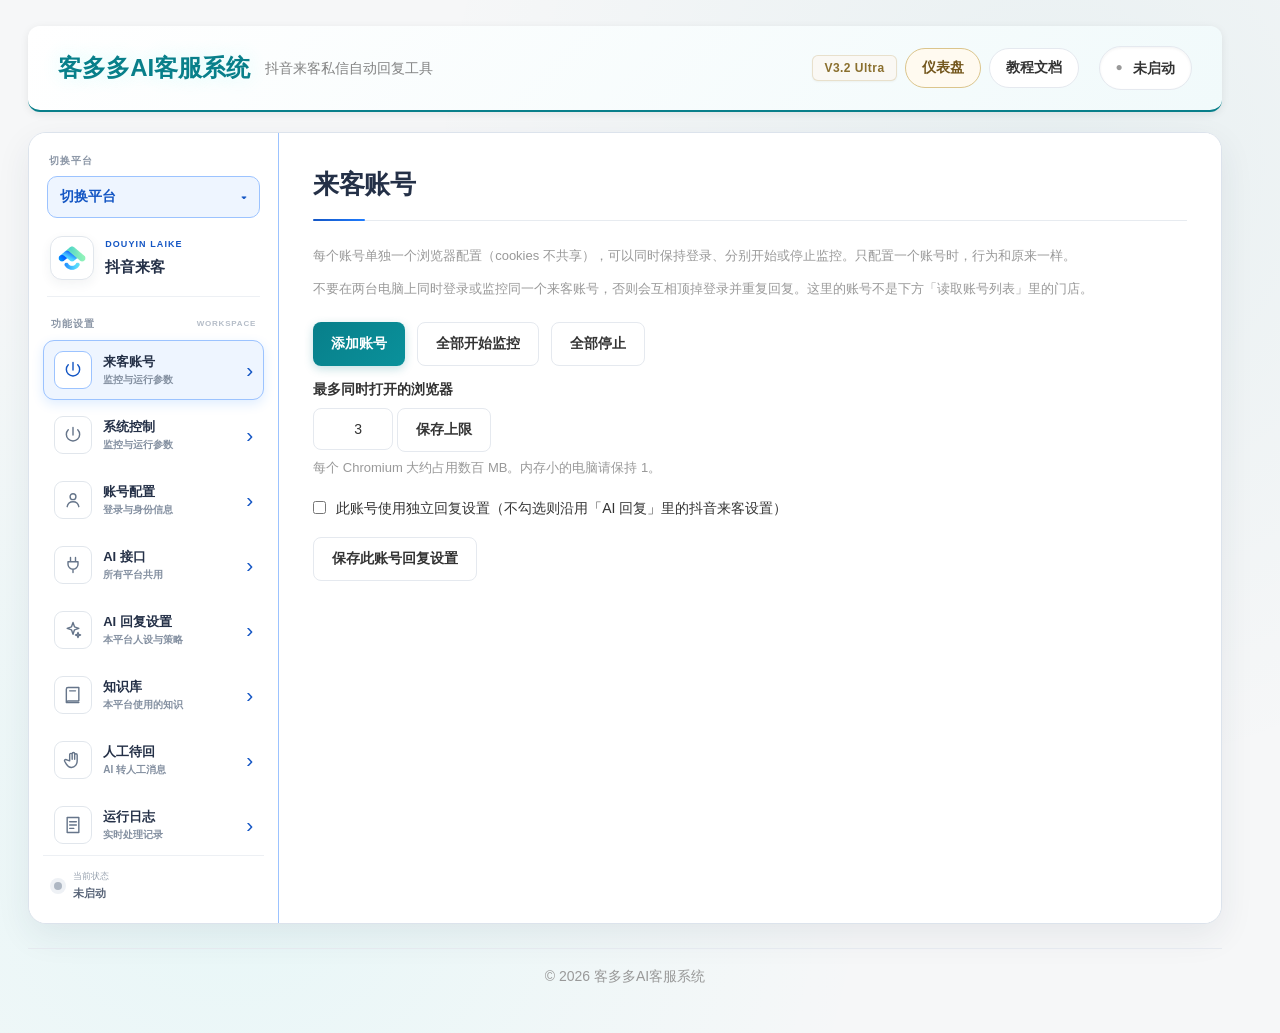
==== commit 95849df5: "Add isolated multi-account Douyin Laike browser sessions. Each merchant account gets its own Playwri" ====
--- a/app/laike_reply.html
+++ b/app/laike_reply.html
@@ -44,6 +44,50 @@
         </header>
 
         <div class="main-content">
+            <section class="control-panel" id="laike-accounts-panel">
+                <h2>来客账号</h2>
+                <div id="laike-memory-warning" style="display:none;margin:8px 0 12px;padding:10px 12px;background:#fff7e6;border:1px solid #ffd591;border-radius:8px;color:#874d00;font-size:13px;line-height:1.5"></div>
+                <p class="help-text">每个账号单独一个浏览器配置（cookies 不共享），可以同时保持登录、分别开始或停止监控。只配置一个账号时，行为和原来一样。</p>
+                <p class="help-text">不要在两台电脑上同时登录或监控同一个来客账号，否则会互相顶掉登录并重复回复。这里的账号不是下方「读取账号列表」里的门店。</p>
+                <div id="laike-account-list" style="display:flex;flex-direction:column;gap:8px;margin:10px 0"></div>
+                <div class="button-group">
+                    <button class="btn-primary" type="button" onclick="laikeAddAccount()">添加账号</button>
+                    <button class="btn-secondary" type="button" onclick="startAllLaike()">全部开始监控</button>
+                    <button class="btn-secondary" type="button" onclick="stopAllLaike()">全部停止</button>
+                </div>
+                <div class="form-row" style="margin-top:12px">
+                    <label for="laike-max-browsers">最多同时打开的浏览器</label>
+                    <input type="number" id="laike-max-browsers" min="1" max="8" step="1" value="3" style="width:80px">
+                    <button class="btn-secondary" type="button" onclick="saveLaikeBrowserLimit()">保存上限</button>
+                    <p class="help-text" id="laike-browser-usage">每个 Chromium 大约占用数百 MB。内存小的电脑请保持 1。</p>
+                </div>
+                <div class="form-row" style="margin-top:8px">
+                    <div class="checkbox-wrapper">
+                        <input type="checkbox" id="laike-override-enabled" onchange="toggleLaikeOverrideFields()">
+                        <label for="laike-override-enabled">此账号使用独立回复设置（不勾选则沿用「AI 回复」里的抖音来客设置）</label>
+                    </div>
+                    <div id="laike-override-fields" style="display:none;margin-top:8px">
+                        <div class="checkbox-wrapper">
+                            <input type="checkbox" id="laike-override-ai">
+                            <label for="laike-override-ai">此账号启用 AI 回复</label>
+                        </div>
+                        <label for="laike-override-persona">人设</label>
+                        <textarea id="laike-override-persona" rows="3" style="width:100%"></textarea>
+                        <label for="laike-override-rules">回复规则</label>
+                        <textarea id="laike-override-rules" rows="3" style="width:100%"></textarea>
+                        <label for="laike-override-delay">二次触达延迟（秒）</label>
+                        <input type="number" id="laike-override-delay" min="30" max="86400" value="120" style="width:100px">
+                        <div class="checkbox-wrapper">
+                            <input type="checkbox" id="laike-override-follow" checked>
+                            <label for="laike-override-follow">启用二次触达</label>
+                        </div>
+                        <label for="laike-override-greet">进线问候</label>
+                        <input type="text" id="laike-override-greet" style="width:100%" placeholder="在的，亲">
+                    </div>
+                    <button class="btn-secondary" type="button" onclick="saveLaikeOverride()" style="margin-top:8px">保存此账号回复设置</button>
+                </div>
+            </section>
+
             <section class="control-panel">
                 <h2>系统控制</h2>
                 <div class="button-group">
@@ -78,7 +122,7 @@
                     <div style="margin-top: 8px;">
                         <button class="btn-secondary" onclick="loadLaikeAccounts()" id="laike-load-accounts-btn">读取账号列表</button>
                     </div>
-                    <p class="help-text">点击读取账号列表（后台运行不弹窗口），然后在上方下拉框中选择要监控的商家账号</p>
+                    <p class="help-text">这是当前登录里的门店列表，不是多账号。要同时登录多个商家，请用上方「来客账号」。</p>
                 </div>
                 <div class="form-row" style="margin-top: 16px;">
                     <label for="laike-groupid">Group ID（手动）:</label>
@@ -92,7 +136,7 @@
                 <div class="form-row" style="margin-top: 10px;">
                     <div class="checkbox-wrapper">
                         <input type="checkbox" id="laike-headless" checked>
-                        <label for="laike-headless">无头模式（隐藏浏览器窗口）</label>
+                        <label for="laike-headless">无头模式（隐藏当前账号的浏览器窗口）</label>
                     </div>
                 </div>
                 <button class="btn-primary" onclick="saveLaikeConfig()" style="margin-top: 10px;">保存来客配置</button>
@@ -132,7 +176,7 @@
                 <div class="button-group">
                     <button class="btn-primary" id="login-btn" onclick="startLaikeLogin()">登录来客</button>
                     <button class="btn-secondary" onclick="laikeDetectAccount()">刷新账号</button>
-                    <button class="btn-secondary" onclick="laikeSwitchAccount()">切换账号</button>
+                    <button class="btn-secondary" onclick="laikeSwitchAccount()">退出此账号登录</button>
                 </div>
             </section>
 
@@ -142,6 +186,7 @@
                 <div class="log-actions" style="margin-bottom: 10px;">
                     <button class="btn-secondary" onclick="refreshLaikeLogs()">刷新</button>
                     <button class="btn-secondary" onclick="clearLaikeLogs()">清空</button>
+                    <label style="margin-left:8px;font-size:13px"><input type="checkbox" id="laike-logs-all" checked onchange="refreshLaikeLogs()"> 显示全部账号</label>
                 </div>
                 <div id="laike-live-status" style="padding:6px 10px;margin-bottom:8px;background:#f5f7fa;border-radius:6px;font-size:13px;color:#333">加载中…</div>
                 <div id="logs-container" class="log-viewer"></div>
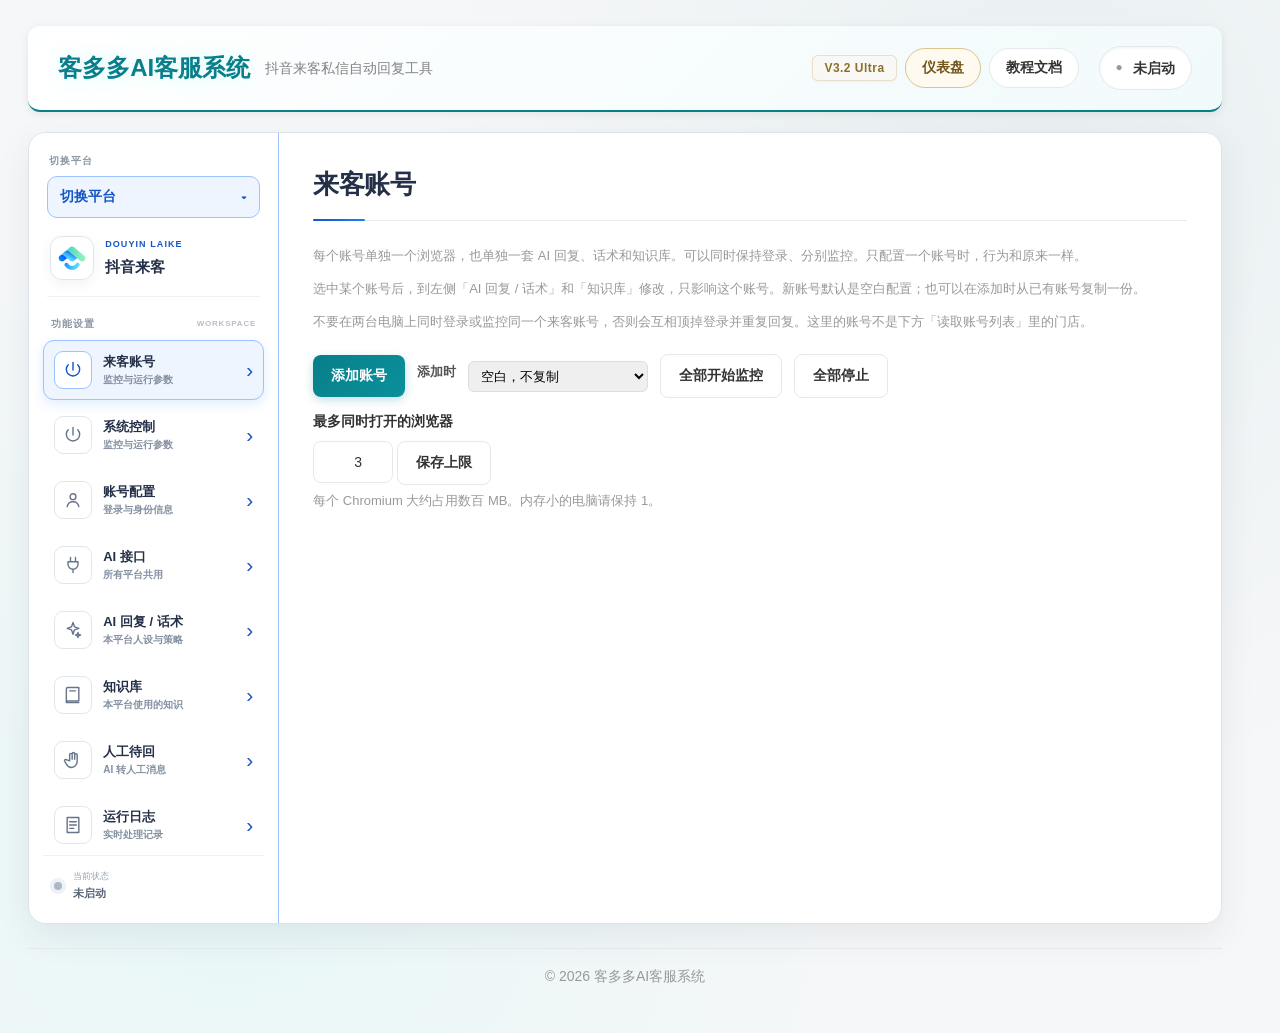
==== commit 64951a4f: "Give each Douyin Laike account its own monitor, AI settings, and knowledge base. The all-accounts lo" ====
--- a/app/laike_reply.html
+++ b/app/laike_reply.html
@@ -47,11 +47,16 @@
             <section class="control-panel" id="laike-accounts-panel">
                 <h2>来客账号</h2>
                 <div id="laike-memory-warning" style="display:none;margin:8px 0 12px;padding:10px 12px;background:#fff7e6;border:1px solid #ffd591;border-radius:8px;color:#874d00;font-size:13px;line-height:1.5"></div>
-                <p class="help-text">每个账号单独一个浏览器配置（cookies 不共享），可以同时保持登录、分别开始或停止监控。只配置一个账号时，行为和原来一样。</p>
+                <p class="help-text">每个账号单独一个浏览器，也单独一套 AI 回复、话术和知识库。可以同时保持登录、分别监控。只配置一个账号时，行为和原来一样。</p>
+                <p class="help-text">选中某个账号后，到左侧「AI 回复 / 话术」和「知识库」修改，只影响这个账号。新账号默认是空白配置；也可以在添加时从已有账号复制一份。</p>
                 <p class="help-text">不要在两台电脑上同时登录或监控同一个来客账号，否则会互相顶掉登录并重复回复。这里的账号不是下方「读取账号列表」里的门店。</p>
                 <div id="laike-account-list" style="display:flex;flex-direction:column;gap:8px;margin:10px 0"></div>
-                <div class="button-group">
+                <div class="button-group" style="flex-wrap:wrap;align-items:center">
                     <button class="btn-primary" type="button" onclick="laikeAddAccount()">添加账号</button>
+                    <label for="laike-copy-from" style="font-size:13px;color:#555">添加时</label>
+                    <select id="laike-copy-from" style="padding:6px 8px;border:1px solid #ddd;border-radius:6px;min-width:180px">
+                        <option value="">空白，不复制</option>
+                    </select>
                     <button class="btn-secondary" type="button" onclick="startAllLaike()">全部开始监控</button>
                     <button class="btn-secondary" type="button" onclick="stopAllLaike()">全部停止</button>
                 </div>
@@ -60,31 +65,6 @@
                     <input type="number" id="laike-max-browsers" min="1" max="8" step="1" value="3" style="width:80px">
                     <button class="btn-secondary" type="button" onclick="saveLaikeBrowserLimit()">保存上限</button>
                     <p class="help-text" id="laike-browser-usage">每个 Chromium 大约占用数百 MB。内存小的电脑请保持 1。</p>
-                </div>
-                <div class="form-row" style="margin-top:8px">
-                    <div class="checkbox-wrapper">
-                        <input type="checkbox" id="laike-override-enabled" onchange="toggleLaikeOverrideFields()">
-                        <label for="laike-override-enabled">此账号使用独立回复设置（不勾选则沿用「AI 回复」里的抖音来客设置）</label>
-                    </div>
-                    <div id="laike-override-fields" style="display:none;margin-top:8px">
-                        <div class="checkbox-wrapper">
-                            <input type="checkbox" id="laike-override-ai">
-                            <label for="laike-override-ai">此账号启用 AI 回复</label>
-                        </div>
-                        <label for="laike-override-persona">人设</label>
-                        <textarea id="laike-override-persona" rows="3" style="width:100%"></textarea>
-                        <label for="laike-override-rules">回复规则</label>
-                        <textarea id="laike-override-rules" rows="3" style="width:100%"></textarea>
-                        <label for="laike-override-delay">二次触达延迟（秒）</label>
-                        <input type="number" id="laike-override-delay" min="30" max="86400" value="120" style="width:100px">
-                        <div class="checkbox-wrapper">
-                            <input type="checkbox" id="laike-override-follow" checked>
-                            <label for="laike-override-follow">启用二次触达</label>
-                        </div>
-                        <label for="laike-override-greet">进线问候</label>
-                        <input type="text" id="laike-override-greet" style="width:100%" placeholder="在的，亲">
-                    </div>
-                    <button class="btn-secondary" type="button" onclick="saveLaikeOverride()" style="margin-top:8px">保存此账号回复设置</button>
                 </div>
             </section>
 
@@ -188,7 +168,7 @@
                     <button class="btn-secondary" onclick="clearLaikeLogs()">清空</button>
                     <label style="margin-left:8px;font-size:13px"><input type="checkbox" id="laike-logs-all" checked onchange="refreshLaikeLogs()"> 显示全部账号</label>
                 </div>
-                <div id="laike-live-status" style="padding:6px 10px;margin-bottom:8px;background:#f5f7fa;border-radius:6px;font-size:13px;color:#333">加载中…</div>
+                <div id="laike-live-status" style="padding:6px 10px;margin-bottom:8px;background:#f5f7fa;border-radius:6px;font-size:13px;color:#333;white-space:pre-wrap;line-height:1.6">加载中…</div>
                 <div id="logs-container" class="log-viewer"></div>
             </section>
         </div>
